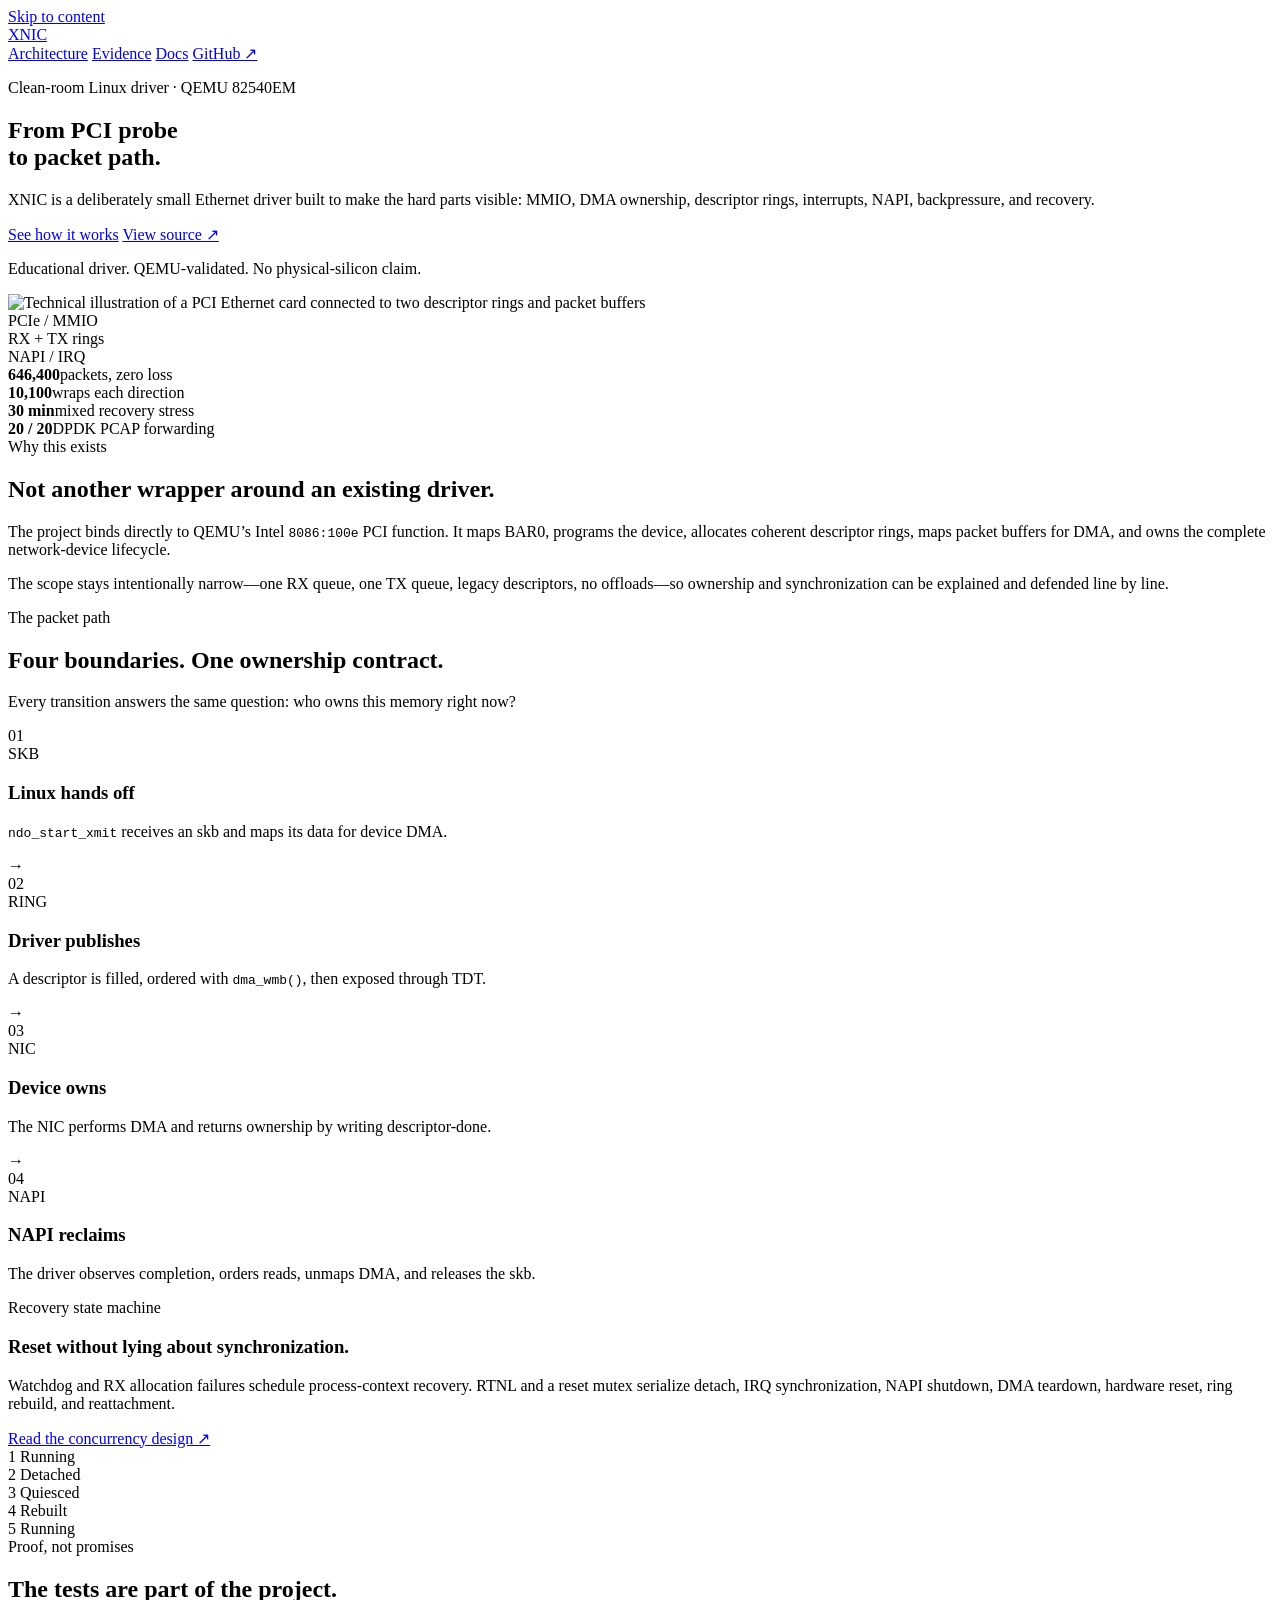
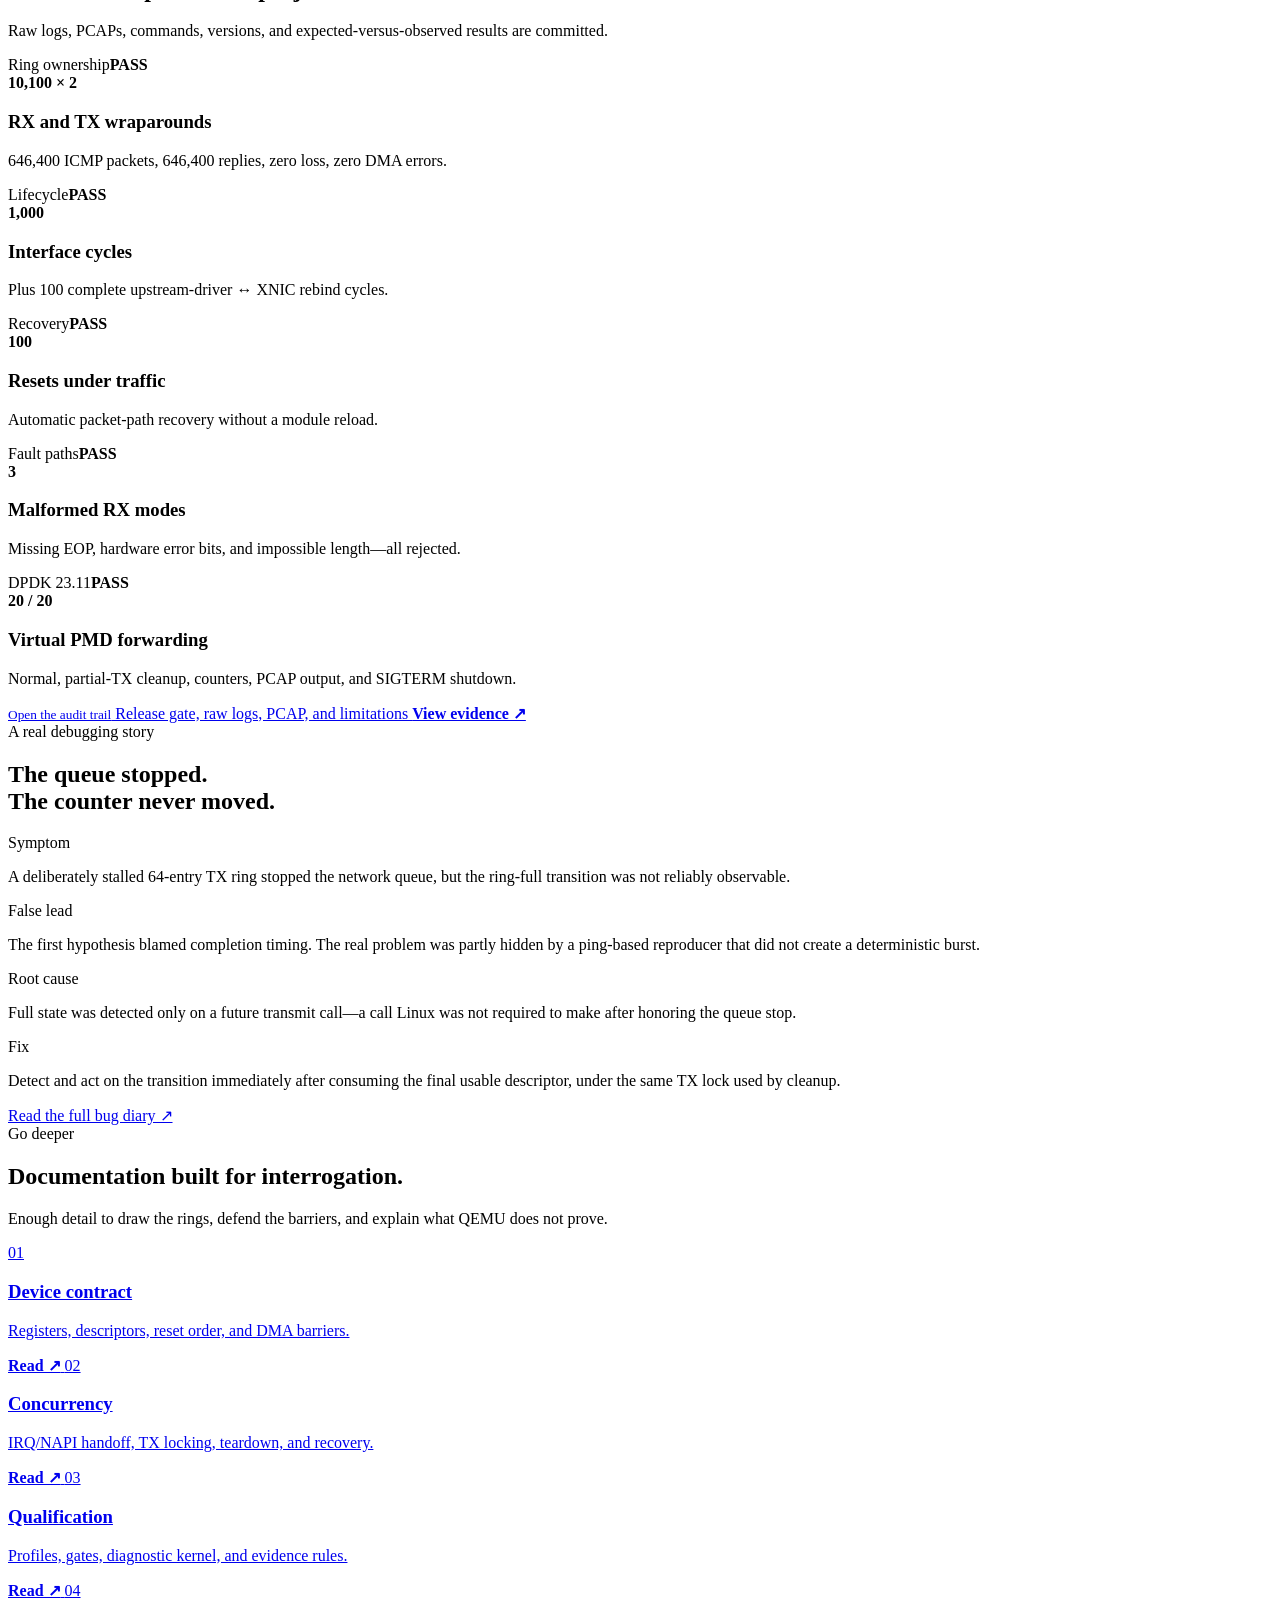
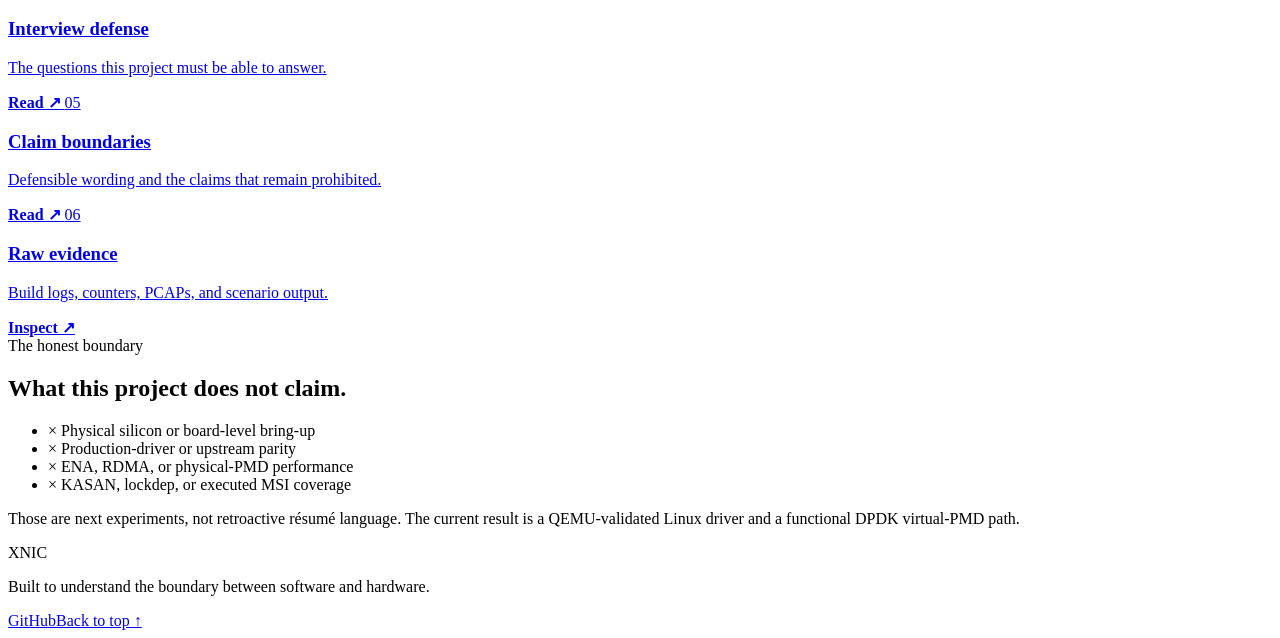
==== site/index.html @ 7ef60bbb "site: publish XNIC technical project walkthrough" ====
<!doctype html>
<html lang="en">
  <head>
    <meta charset="utf-8" />
    <meta name="viewport" content="width=device-width, initial-scale=1" />
    <meta name="theme-color" content="#0a0b0d" />
    <meta
      name="description"
      content="XNIC is a clean-room Linux PCI Ethernet driver and gated DPDK forwarding project, validated in QEMU with raw evidence."
    />
    <meta property="og:title" content="XNIC — from PCI probe to packet path" />
    <meta
      property="og:description"
      content="A clean-room Linux Ethernet driver with DMA rings, NAPI, recovery, fault injection, and evidence-backed DPDK validation."
    />
    <meta property="og:type" content="website" />
    <meta property="og:image" content="/assets/xnic-datapath.png" />
    <title>XNIC — Linux Ethernet Driver</title>
    <link rel="icon" href="/favicon.svg" type="image/svg+xml" />
    <link rel="stylesheet" href="/styles.css" />
    <script src="/script.js" defer></script>
  </head>
  <body>
    <a class="skip-link" href="#main">Skip to content</a>

    <header class="site-header">
      <a class="brand" href="#top" aria-label="XNIC home">
        <span class="brand-mark" aria-hidden="true"></span>
        <span>XNIC</span>
      </a>
      <nav aria-label="Primary navigation">
        <a href="#architecture">Architecture</a>
        <a href="#evidence">Evidence</a>
        <a href="#docs">Docs</a>
        <a class="nav-github" href="https://github.com/blackdragoon26/xnic-v1">GitHub ↗</a>
      </nav>
    </header>

    <main id="main">
      <section class="hero" id="top">
        <div class="hero-copy">
          <p class="eyebrow"><span></span> Clean-room Linux driver · QEMU 82540EM</p>
          <h1>From PCI probe<br />to packet path.</h1>
          <p class="hero-lede">
            XNIC is a deliberately small Ethernet driver built to make the hard parts visible:
            MMIO, DMA ownership, descriptor rings, interrupts, NAPI, backpressure, and recovery.
          </p>
          <div class="hero-actions">
            <a class="button button-primary" href="#architecture">See how it works</a>
            <a class="button button-secondary" href="https://github.com/blackdragoon26/xnic-v1">View source ↗</a>
          </div>
          <p class="hero-boundary">Educational driver. QEMU-validated. No physical-silicon claim.</p>
        </div>

        <div class="hero-visual">
          <img
            src="/assets/xnic-datapath.png"
            alt="Technical illustration of a PCI Ethernet card connected to two descriptor rings and packet buffers"
            width="1672"
            height="941"
          />
          <div class="visual-label label-pci">PCIe / MMIO</div>
          <div class="visual-label label-rings">RX + TX rings</div>
          <div class="visual-label label-cpu">NAPI / IRQ</div>
        </div>

        <div class="hero-metrics" aria-label="Headline qualification results">
          <div><strong>646,400</strong><span>packets, zero loss</span></div>
          <div><strong>10,100</strong><span>wraps each direction</span></div>
          <div><strong>30 min</strong><span>mixed recovery stress</span></div>
          <div><strong>20 / 20</strong><span>DPDK PCAP forwarding</span></div>
        </div>
      </section>

      <section class="section intro" aria-labelledby="why-title">
        <div class="section-kicker">Why this exists</div>
        <div class="intro-grid">
          <h2 id="why-title">Not another wrapper around an existing driver.</h2>
          <div class="prose">
            <p>
              The project binds directly to QEMU’s Intel <code>8086:100e</code> PCI function.
              It maps BAR0, programs the device, allocates coherent descriptor rings, maps packet
              buffers for DMA, and owns the complete network-device lifecycle.
            </p>
            <p>
              The scope stays intentionally narrow—one RX queue, one TX queue, legacy descriptors,
              no offloads—so ownership and synchronization can be explained and defended line by line.
            </p>
          </div>
        </div>
      </section>

      <section class="section architecture" id="architecture" aria-labelledby="architecture-title">
        <div class="section-heading">
          <div>
            <div class="section-kicker">The packet path</div>
            <h2 id="architecture-title">Four boundaries. One ownership contract.</h2>
          </div>
          <p>Every transition answers the same question: who owns this memory right now?</p>
        </div>

        <div class="flow" aria-label="Packet flow from Linux to hardware and back">
          <article class="flow-card">
            <span class="flow-index">01</span>
            <div class="flow-icon">SKB</div>
            <h3>Linux hands off</h3>
            <p><code>ndo_start_xmit</code> receives an skb and maps its data for device DMA.</p>
          </article>
          <div class="flow-arrow" aria-hidden="true">→</div>
          <article class="flow-card">
            <span class="flow-index">02</span>
            <div class="flow-icon">RING</div>
            <h3>Driver publishes</h3>
            <p>A descriptor is filled, ordered with <code>dma_wmb()</code>, then exposed through TDT.</p>
          </article>
          <div class="flow-arrow" aria-hidden="true">→</div>
          <article class="flow-card">
            <span class="flow-index">03</span>
            <div class="flow-icon">NIC</div>
            <h3>Device owns</h3>
            <p>The NIC performs DMA and returns ownership by writing descriptor-done.</p>
          </article>
          <div class="flow-arrow" aria-hidden="true">→</div>
          <article class="flow-card">
            <span class="flow-index">04</span>
            <div class="flow-icon">NAPI</div>
            <h3>NAPI reclaims</h3>
            <p>The driver observes completion, orders reads, unmaps DMA, and releases the skb.</p>
          </article>
        </div>

        <div class="state-panel">
          <div class="state-copy">
            <span class="mini-label">Recovery state machine</span>
            <h3>Reset without lying about synchronization.</h3>
            <p>
              Watchdog and RX allocation failures schedule process-context recovery. RTNL and a
              reset mutex serialize detach, IRQ synchronization, NAPI shutdown, DMA teardown,
              hardware reset, ring rebuild, and reattachment.
            </p>
            <a href="https://github.com/blackdragoon26/xnic-v1/blob/master/docs/concurrency.md">Read the concurrency design ↗</a>
          </div>
          <div class="state-machine" aria-label="Driver reset state machine">
            <div><span>1</span> Running</div>
            <i></i>
            <div><span>2</span> Detached</div>
            <i></i>
            <div><span>3</span> Quiesced</div>
            <i></i>
            <div><span>4</span> Rebuilt</div>
            <i></i>
            <div class="state-active"><span>5</span> Running</div>
          </div>
        </div>
      </section>

      <section class="section evidence" id="evidence" aria-labelledby="evidence-title">
        <div class="section-heading">
          <div>
            <div class="section-kicker">Proof, not promises</div>
            <h2 id="evidence-title">The tests are part of the project.</h2>
          </div>
          <p>Raw logs, PCAPs, commands, versions, and expected-versus-observed results are committed.</p>
        </div>

        <div class="evidence-grid">
          <article class="evidence-card evidence-card-wide">
            <div class="evidence-topline"><span>Ring ownership</span><b>PASS</b></div>
            <strong>10,100 × 2</strong>
            <h3>RX and TX wraparounds</h3>
            <p>646,400 ICMP packets, 646,400 replies, zero loss, zero DMA errors.</p>
            <div class="bar"><span style="--bar: 100%"></span></div>
          </article>
          <article class="evidence-card">
            <div class="evidence-topline"><span>Lifecycle</span><b>PASS</b></div>
            <strong>1,000</strong>
            <h3>Interface cycles</h3>
            <p>Plus 100 complete upstream-driver ↔ XNIC rebind cycles.</p>
          </article>
          <article class="evidence-card">
            <div class="evidence-topline"><span>Recovery</span><b>PASS</b></div>
            <strong>100</strong>
            <h3>Resets under traffic</h3>
            <p>Automatic packet-path recovery without a module reload.</p>
          </article>
          <article class="evidence-card">
            <div class="evidence-topline"><span>Fault paths</span><b>PASS</b></div>
            <strong>3</strong>
            <h3>Malformed RX modes</h3>
            <p>Missing EOP, hardware error bits, and impossible length—all rejected.</p>
          </article>
          <article class="evidence-card">
            <div class="evidence-topline"><span>DPDK 23.11</span><b>PASS</b></div>
            <strong>20 / 20</strong>
            <h3>Virtual PMD forwarding</h3>
            <p>Normal, partial-TX cleanup, counters, PCAP output, and SIGTERM shutdown.</p>
          </article>
        </div>

        <a class="evidence-link" href="https://github.com/blackdragoon26/xnic-v1/blob/master/evidence/release-gate.md">
          <span>
            <small>Open the audit trail</small>
            Release gate, raw logs, PCAP, and limitations
          </span>
          <b>View evidence ↗</b>
        </a>
      </section>

      <section class="section debugging" aria-labelledby="debug-title">
        <div class="debug-layout">
          <div>
            <div class="section-kicker">A real debugging story</div>
            <h2 id="debug-title">The queue stopped.<br />The counter never moved.</h2>
          </div>
          <div class="debug-story">
            <div class="story-step">
              <span>Symptom</span>
              <p>A deliberately stalled 64-entry TX ring stopped the network queue, but the ring-full transition was not reliably observable.</p>
            </div>
            <div class="story-step">
              <span>False lead</span>
              <p>The first hypothesis blamed completion timing. The real problem was partly hidden by a ping-based reproducer that did not create a deterministic burst.</p>
            </div>
            <div class="story-step">
              <span>Root cause</span>
              <p>Full state was detected only on a future transmit call—a call Linux was not required to make after honoring the queue stop.</p>
            </div>
            <div class="story-step story-step-final">
              <span>Fix</span>
              <p>Detect and act on the transition immediately after consuming the final usable descriptor, under the same TX lock used by cleanup.</p>
            </div>
            <a href="https://github.com/blackdragoon26/xnic-v1/blob/master/docs/bug-diary.md">Read the full bug diary ↗</a>
          </div>
        </div>
      </section>

      <section class="section docs" id="docs" aria-labelledby="docs-title">
        <div class="section-heading">
          <div>
            <div class="section-kicker">Go deeper</div>
            <h2 id="docs-title">Documentation built for interrogation.</h2>
          </div>
          <p>Enough detail to draw the rings, defend the barriers, and explain what QEMU does not prove.</p>
        </div>

        <div class="docs-grid">
          <a href="https://github.com/blackdragoon26/xnic-v1/blob/master/docs/e1000-contract.md">
            <span>01</span><h3>Device contract</h3><p>Registers, descriptors, reset order, and DMA barriers.</p><b>Read ↗</b>
          </a>
          <a href="https://github.com/blackdragoon26/xnic-v1/blob/master/docs/concurrency.md">
            <span>02</span><h3>Concurrency</h3><p>IRQ/NAPI handoff, TX locking, teardown, and recovery.</p><b>Read ↗</b>
          </a>
          <a href="https://github.com/blackdragoon26/xnic-v1/blob/master/docs/qualification.md">
            <span>03</span><h3>Qualification</h3><p>Profiles, gates, diagnostic kernel, and evidence rules.</p><b>Read ↗</b>
          </a>
          <a href="https://github.com/blackdragoon26/xnic-v1/blob/master/docs/interview-notes.md">
            <span>04</span><h3>Interview defense</h3><p>The questions this project must be able to answer.</p><b>Read ↗</b>
          </a>
          <a href="https://github.com/blackdragoon26/xnic-v1/blob/master/docs/resume-bullets.md">
            <span>05</span><h3>Claim boundaries</h3><p>Defensible wording and the claims that remain prohibited.</p><b>Read ↗</b>
          </a>
          <a href="https://github.com/blackdragoon26/xnic-v1/tree/master/evidence">
            <span>06</span><h3>Raw evidence</h3><p>Build logs, counters, PCAPs, and scenario output.</p><b>Inspect ↗</b>
          </a>
        </div>
      </section>

      <section class="section boundary" aria-labelledby="boundary-title">
        <div class="boundary-card">
          <div>
            <div class="section-kicker">The honest boundary</div>
            <h2 id="boundary-title">What this project does not claim.</h2>
          </div>
          <ul>
            <li><span>×</span> Physical silicon or board-level bring-up</li>
            <li><span>×</span> Production-driver or upstream parity</li>
            <li><span>×</span> ENA, RDMA, or physical-PMD performance</li>
            <li><span>×</span> KASAN, lockdep, or executed MSI coverage</li>
          </ul>
          <p>
            Those are next experiments, not retroactive résumé language. The current result is a
            QEMU-validated Linux driver and a functional DPDK virtual-PMD path.
          </p>
        </div>
      </section>
    </main>

    <footer>
      <div class="brand"><span class="brand-mark" aria-hidden="true"></span><span>XNIC</span></div>
      <p>Built to understand the boundary between software and hardware.</p>
      <div><a href="https://github.com/blackdragoon26/xnic-v1">GitHub</a><a href="#top">Back to top ↑</a></div>
    </footer>
  </body>
</html>
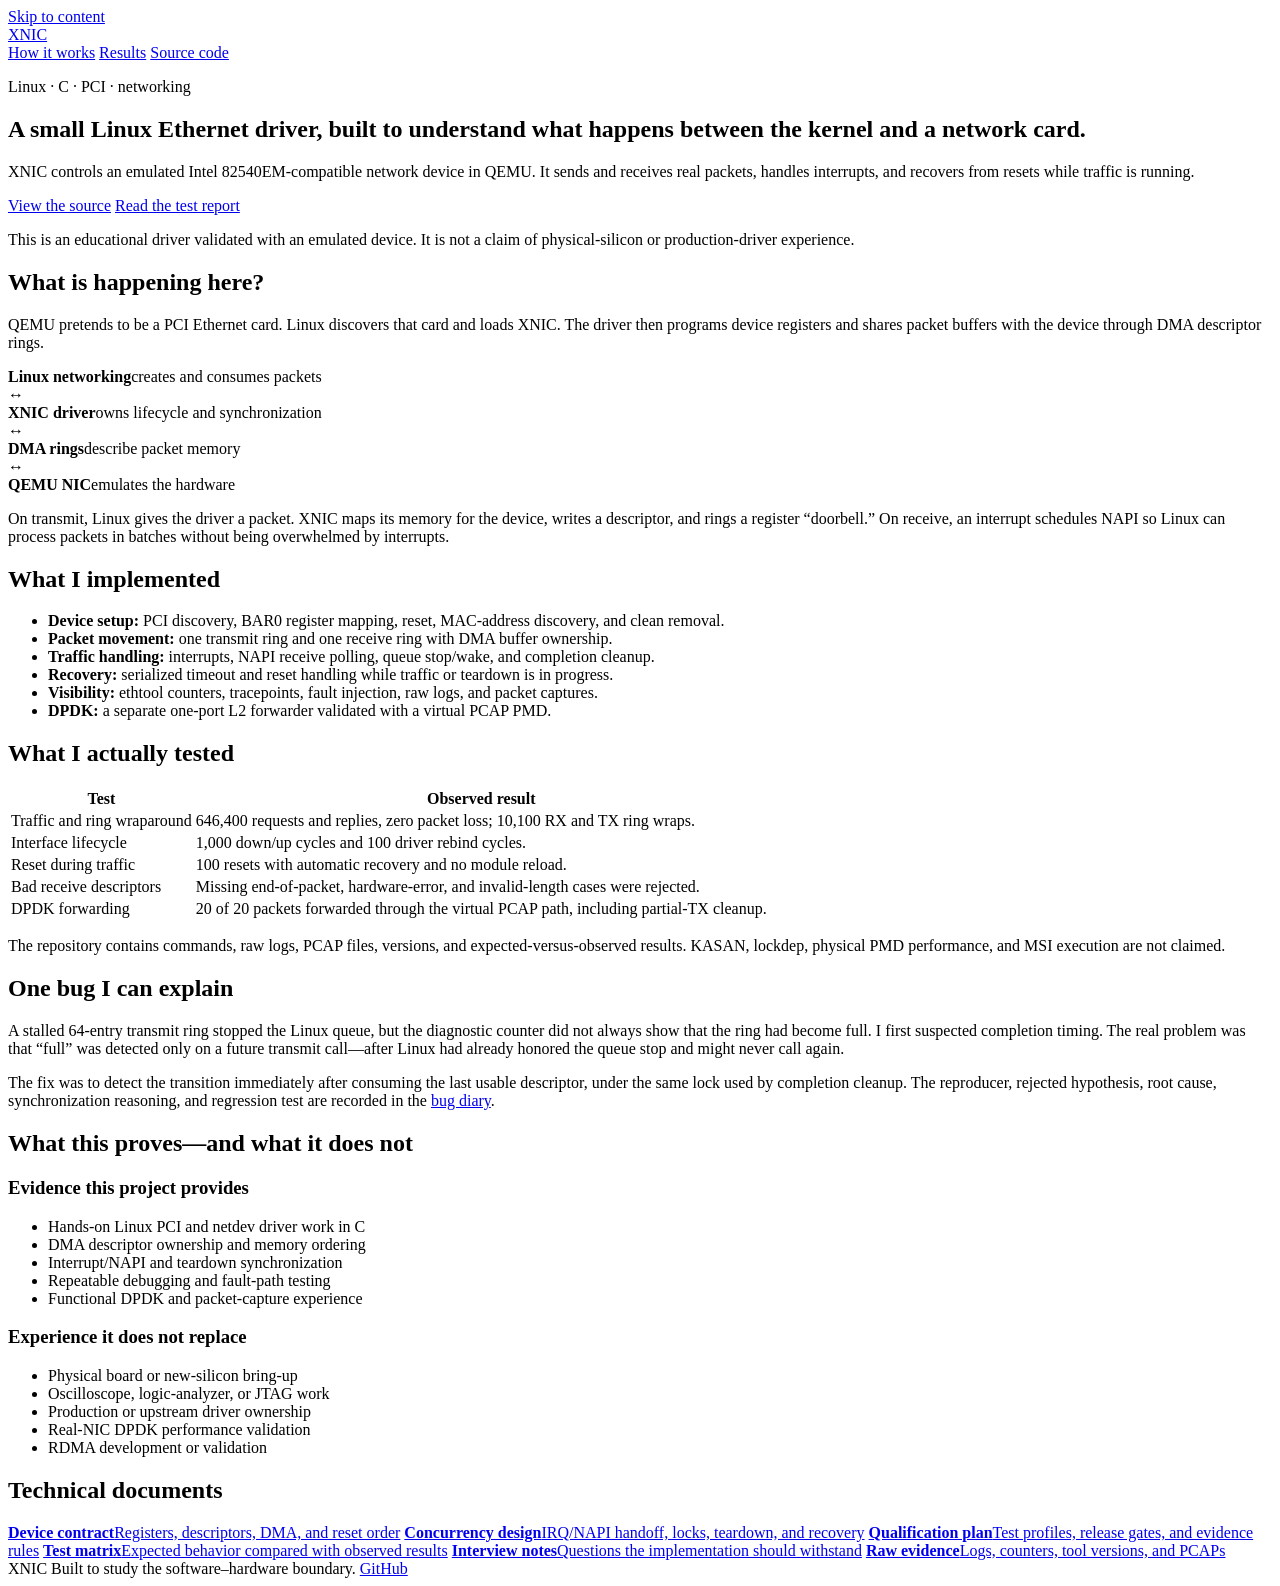
==== commit 04c7d743: "simplify site into honest driver walkthrough" ====
--- a/site/index.html
+++ b/site/index.html
@@ -3,292 +3,152 @@
   <head>
     <meta charset="utf-8" />
     <meta name="viewport" content="width=device-width, initial-scale=1" />
-    <meta name="theme-color" content="#0a0b0d" />
+    <meta name="theme-color" content="#faf9f6" />
     <meta
       name="description"
-      content="XNIC is a clean-room Linux PCI Ethernet driver and gated DPDK forwarding project, validated in QEMU with raw evidence."
+      content="XNIC is a small Linux Ethernet driver built in C to study PCI, DMA rings, interrupts, NAPI, and recovery."
     />
-    <meta property="og:title" content="XNIC — from PCI probe to packet path" />
+    <meta property="og:title" content="XNIC — a small Linux Ethernet driver" />
     <meta
       property="og:description"
-      content="A clean-room Linux Ethernet driver with DMA rings, NAPI, recovery, fault injection, and evidence-backed DPDK validation."
+      content="A plain-English walkthrough of a clean-room Linux driver for QEMU's Intel 82540EM-compatible network device."
     />
     <meta property="og:type" content="website" />
-    <meta property="og:image" content="/assets/xnic-datapath.png" />
     <title>XNIC — Linux Ethernet Driver</title>
     <link rel="icon" href="/favicon.svg" type="image/svg+xml" />
     <link rel="stylesheet" href="/styles.css" />
-    <script src="/script.js" defer></script>
   </head>
   <body>
     <a class="skip-link" href="#main">Skip to content</a>
 
-    <header class="site-header">
-      <a class="brand" href="#top" aria-label="XNIC home">
-        <span class="brand-mark" aria-hidden="true"></span>
-        <span>XNIC</span>
-      </a>
+    <header>
+      <a class="wordmark" href="#top">XNIC</a>
       <nav aria-label="Primary navigation">
-        <a href="#architecture">Architecture</a>
-        <a href="#evidence">Evidence</a>
-        <a href="#docs">Docs</a>
-        <a class="nav-github" href="https://github.com/blackdragoon26/xnic-v1">GitHub ↗</a>
+        <a href="#how">How it works</a>
+        <a href="#results">Results</a>
+        <a href="https://github.com/blackdragoon26/xnic-v1">Source code</a>
       </nav>
     </header>
 
     <main id="main">
-      <section class="hero" id="top">
-        <div class="hero-copy">
-          <p class="eyebrow"><span></span> Clean-room Linux driver · QEMU 82540EM</p>
-          <h1>From PCI probe<br />to packet path.</h1>
-          <p class="hero-lede">
-            XNIC is a deliberately small Ethernet driver built to make the hard parts visible:
-            MMIO, DMA ownership, descriptor rings, interrupts, NAPI, backpressure, and recovery.
-          </p>
-          <div class="hero-actions">
-            <a class="button button-primary" href="#architecture">See how it works</a>
-            <a class="button button-secondary" href="https://github.com/blackdragoon26/xnic-v1">View source ↗</a>
-          </div>
-          <p class="hero-boundary">Educational driver. QEMU-validated. No physical-silicon claim.</p>
+      <section class="intro" id="top">
+        <p class="label">Linux · C · PCI · networking</p>
+        <h1>A small Linux Ethernet driver, built to understand what happens between the kernel and a network card.</h1>
+        <p class="summary">
+          XNIC controls an emulated Intel 82540EM-compatible network device in QEMU. It sends and receives real packets, handles interrupts, and recovers from resets while traffic is running.
+        </p>
+        <div class="actions">
+          <a class="primary" href="https://github.com/blackdragoon26/xnic-v1">View the source</a>
+          <a href="https://github.com/blackdragoon26/xnic-v1/blob/master/evidence/release-gate.md">Read the test report</a>
+        </div>
+        <p class="note">This is an educational driver validated with an emulated device. It is not a claim of physical-silicon or production-driver experience.</p>
+      </section>
+
+      <section id="how">
+        <h2>What is happening here?</h2>
+        <p>
+          QEMU pretends to be a PCI Ethernet card. Linux discovers that card and loads XNIC. The driver then programs device registers and shares packet buffers with the device through DMA descriptor rings.
+        </p>
+
+        <div class="diagram" role="img" aria-label="Linux sends packets through XNIC descriptor rings to a QEMU network device, and received packets travel back in the opposite direction">
+          <div><strong>Linux networking</strong><span>creates and consumes packets</span></div>
+          <b aria-hidden="true">↔</b>
+          <div><strong>XNIC driver</strong><span>owns lifecycle and synchronization</span></div>
+          <b aria-hidden="true">↔</b>
+          <div><strong>DMA rings</strong><span>describe packet memory</span></div>
+          <b aria-hidden="true">↔</b>
+          <div><strong>QEMU NIC</strong><span>emulates the hardware</span></div>
         </div>
 
-        <div class="hero-visual">
-          <img
-            src="/assets/xnic-datapath.png"
-            alt="Technical illustration of a PCI Ethernet card connected to two descriptor rings and packet buffers"
-            width="1672"
-            height="941"
-          />
-          <div class="visual-label label-pci">PCIe / MMIO</div>
-          <div class="visual-label label-rings">RX + TX rings</div>
-          <div class="visual-label label-cpu">NAPI / IRQ</div>
-        </div>
-
-        <div class="hero-metrics" aria-label="Headline qualification results">
-          <div><strong>646,400</strong><span>packets, zero loss</span></div>
-          <div><strong>10,100</strong><span>wraps each direction</span></div>
-          <div><strong>30 min</strong><span>mixed recovery stress</span></div>
-          <div><strong>20 / 20</strong><span>DPDK PCAP forwarding</span></div>
-        </div>
+        <p>
+          On transmit, Linux gives the driver a packet. XNIC maps its memory for the device, writes a descriptor, and rings a register “doorbell.” On receive, an interrupt schedules NAPI so Linux can process packets in batches without being overwhelmed by interrupts.
+        </p>
       </section>
 
-      <section class="section intro" aria-labelledby="why-title">
-        <div class="section-kicker">Why this exists</div>
-        <div class="intro-grid">
-          <h2 id="why-title">Not another wrapper around an existing driver.</h2>
-          <div class="prose">
-            <p>
-              The project binds directly to QEMU’s Intel <code>8086:100e</code> PCI function.
-              It maps BAR0, programs the device, allocates coherent descriptor rings, maps packet
-              buffers for DMA, and owns the complete network-device lifecycle.
-            </p>
-            <p>
-              The scope stays intentionally narrow—one RX queue, one TX queue, legacy descriptors,
-              no offloads—so ownership and synchronization can be explained and defended line by line.
-            </p>
+      <section>
+        <h2>What I implemented</h2>
+        <ul class="checklist">
+          <li><strong>Device setup:</strong> PCI discovery, BAR0 register mapping, reset, MAC-address discovery, and clean removal.</li>
+          <li><strong>Packet movement:</strong> one transmit ring and one receive ring with DMA buffer ownership.</li>
+          <li><strong>Traffic handling:</strong> interrupts, NAPI receive polling, queue stop/wake, and completion cleanup.</li>
+          <li><strong>Recovery:</strong> serialized timeout and reset handling while traffic or teardown is in progress.</li>
+          <li><strong>Visibility:</strong> ethtool counters, tracepoints, fault injection, raw logs, and packet captures.</li>
+          <li><strong>DPDK:</strong> a separate one-port L2 forwarder validated with a virtual PCAP PMD.</li>
+        </ul>
+      </section>
+
+      <section id="results">
+        <h2>What I actually tested</h2>
+        <div class="table-wrap">
+          <table>
+            <thead>
+              <tr><th>Test</th><th>Observed result</th></tr>
+            </thead>
+            <tbody>
+              <tr><td>Traffic and ring wraparound</td><td>646,400 requests and replies, zero packet loss; 10,100 RX and TX ring wraps.</td></tr>
+              <tr><td>Interface lifecycle</td><td>1,000 down/up cycles and 100 driver rebind cycles.</td></tr>
+              <tr><td>Reset during traffic</td><td>100 resets with automatic recovery and no module reload.</td></tr>
+              <tr><td>Bad receive descriptors</td><td>Missing end-of-packet, hardware-error, and invalid-length cases were rejected.</td></tr>
+              <tr><td>DPDK forwarding</td><td>20 of 20 packets forwarded through the virtual PCAP path, including partial-TX cleanup.</td></tr>
+            </tbody>
+          </table>
+        </div>
+        <p class="note">The repository contains commands, raw logs, PCAP files, versions, and expected-versus-observed results. KASAN, lockdep, physical PMD performance, and MSI execution are not claimed.</p>
+      </section>
+
+      <section>
+        <h2>One bug I can explain</h2>
+        <p>
+          A stalled 64-entry transmit ring stopped the Linux queue, but the diagnostic counter did not always show that the ring had become full. I first suspected completion timing. The real problem was that “full” was detected only on a future transmit call—after Linux had already honored the queue stop and might never call again.
+        </p>
+        <p>
+          The fix was to detect the transition immediately after consuming the last usable descriptor, under the same lock used by completion cleanup. The reproducer, rejected hypothesis, root cause, synchronization reasoning, and regression test are recorded in the <a href="https://github.com/blackdragoon26/xnic-v1/blob/master/docs/bug-diary.md">bug diary</a>.
+        </p>
+      </section>
+
+      <section>
+        <h2>What this proves—and what it does not</h2>
+        <div class="boundaries">
+          <div>
+            <h3>Evidence this project provides</h3>
+            <ul>
+              <li>Hands-on Linux PCI and netdev driver work in C</li>
+              <li>DMA descriptor ownership and memory ordering</li>
+              <li>Interrupt/NAPI and teardown synchronization</li>
+              <li>Repeatable debugging and fault-path testing</li>
+              <li>Functional DPDK and packet-capture experience</li>
+            </ul>
+          </div>
+          <div>
+            <h3>Experience it does not replace</h3>
+            <ul>
+              <li>Physical board or new-silicon bring-up</li>
+              <li>Oscilloscope, logic-analyzer, or JTAG work</li>
+              <li>Production or upstream driver ownership</li>
+              <li>Real-NIC DPDK performance validation</li>
+              <li>RDMA development or validation</li>
+            </ul>
           </div>
         </div>
       </section>
 
-      <section class="section architecture" id="architecture" aria-labelledby="architecture-title">
-        <div class="section-heading">
-          <div>
-            <div class="section-kicker">The packet path</div>
-            <h2 id="architecture-title">Four boundaries. One ownership contract.</h2>
-          </div>
-          <p>Every transition answers the same question: who owns this memory right now?</p>
-        </div>
-
-        <div class="flow" aria-label="Packet flow from Linux to hardware and back">
-          <article class="flow-card">
-            <span class="flow-index">01</span>
-            <div class="flow-icon">SKB</div>
-            <h3>Linux hands off</h3>
-            <p><code>ndo_start_xmit</code> receives an skb and maps its data for device DMA.</p>
-          </article>
-          <div class="flow-arrow" aria-hidden="true">→</div>
-          <article class="flow-card">
-            <span class="flow-index">02</span>
-            <div class="flow-icon">RING</div>
-            <h3>Driver publishes</h3>
-            <p>A descriptor is filled, ordered with <code>dma_wmb()</code>, then exposed through TDT.</p>
-          </article>
-          <div class="flow-arrow" aria-hidden="true">→</div>
-          <article class="flow-card">
-            <span class="flow-index">03</span>
-            <div class="flow-icon">NIC</div>
-            <h3>Device owns</h3>
-            <p>The NIC performs DMA and returns ownership by writing descriptor-done.</p>
-          </article>
-          <div class="flow-arrow" aria-hidden="true">→</div>
-          <article class="flow-card">
-            <span class="flow-index">04</span>
-            <div class="flow-icon">NAPI</div>
-            <h3>NAPI reclaims</h3>
-            <p>The driver observes completion, orders reads, unmaps DMA, and releases the skb.</p>
-          </article>
-        </div>
-
-        <div class="state-panel">
-          <div class="state-copy">
-            <span class="mini-label">Recovery state machine</span>
-            <h3>Reset without lying about synchronization.</h3>
-            <p>
-              Watchdog and RX allocation failures schedule process-context recovery. RTNL and a
-              reset mutex serialize detach, IRQ synchronization, NAPI shutdown, DMA teardown,
-              hardware reset, ring rebuild, and reattachment.
-            </p>
-            <a href="https://github.com/blackdragoon26/xnic-v1/blob/master/docs/concurrency.md">Read the concurrency design ↗</a>
-          </div>
-          <div class="state-machine" aria-label="Driver reset state machine">
-            <div><span>1</span> Running</div>
-            <i></i>
-            <div><span>2</span> Detached</div>
-            <i></i>
-            <div><span>3</span> Quiesced</div>
-            <i></i>
-            <div><span>4</span> Rebuilt</div>
-            <i></i>
-            <div class="state-active"><span>5</span> Running</div>
-          </div>
-        </div>
-      </section>
-
-      <section class="section evidence" id="evidence" aria-labelledby="evidence-title">
-        <div class="section-heading">
-          <div>
-            <div class="section-kicker">Proof, not promises</div>
-            <h2 id="evidence-title">The tests are part of the project.</h2>
-          </div>
-          <p>Raw logs, PCAPs, commands, versions, and expected-versus-observed results are committed.</p>
-        </div>
-
-        <div class="evidence-grid">
-          <article class="evidence-card evidence-card-wide">
-            <div class="evidence-topline"><span>Ring ownership</span><b>PASS</b></div>
-            <strong>10,100 × 2</strong>
-            <h3>RX and TX wraparounds</h3>
-            <p>646,400 ICMP packets, 646,400 replies, zero loss, zero DMA errors.</p>
-            <div class="bar"><span style="--bar: 100%"></span></div>
-          </article>
-          <article class="evidence-card">
-            <div class="evidence-topline"><span>Lifecycle</span><b>PASS</b></div>
-            <strong>1,000</strong>
-            <h3>Interface cycles</h3>
-            <p>Plus 100 complete upstream-driver ↔ XNIC rebind cycles.</p>
-          </article>
-          <article class="evidence-card">
-            <div class="evidence-topline"><span>Recovery</span><b>PASS</b></div>
-            <strong>100</strong>
-            <h3>Resets under traffic</h3>
-            <p>Automatic packet-path recovery without a module reload.</p>
-          </article>
-          <article class="evidence-card">
-            <div class="evidence-topline"><span>Fault paths</span><b>PASS</b></div>
-            <strong>3</strong>
-            <h3>Malformed RX modes</h3>
-            <p>Missing EOP, hardware error bits, and impossible length—all rejected.</p>
-          </article>
-          <article class="evidence-card">
-            <div class="evidence-topline"><span>DPDK 23.11</span><b>PASS</b></div>
-            <strong>20 / 20</strong>
-            <h3>Virtual PMD forwarding</h3>
-            <p>Normal, partial-TX cleanup, counters, PCAP output, and SIGTERM shutdown.</p>
-          </article>
-        </div>
-
-        <a class="evidence-link" href="https://github.com/blackdragoon26/xnic-v1/blob/master/evidence/release-gate.md">
-          <span>
-            <small>Open the audit trail</small>
-            Release gate, raw logs, PCAP, and limitations
-          </span>
-          <b>View evidence ↗</b>
-        </a>
-      </section>
-
-      <section class="section debugging" aria-labelledby="debug-title">
-        <div class="debug-layout">
-          <div>
-            <div class="section-kicker">A real debugging story</div>
-            <h2 id="debug-title">The queue stopped.<br />The counter never moved.</h2>
-          </div>
-          <div class="debug-story">
-            <div class="story-step">
-              <span>Symptom</span>
-              <p>A deliberately stalled 64-entry TX ring stopped the network queue, but the ring-full transition was not reliably observable.</p>
-            </div>
-            <div class="story-step">
-              <span>False lead</span>
-              <p>The first hypothesis blamed completion timing. The real problem was partly hidden by a ping-based reproducer that did not create a deterministic burst.</p>
-            </div>
-            <div class="story-step">
-              <span>Root cause</span>
-              <p>Full state was detected only on a future transmit call—a call Linux was not required to make after honoring the queue stop.</p>
-            </div>
-            <div class="story-step story-step-final">
-              <span>Fix</span>
-              <p>Detect and act on the transition immediately after consuming the final usable descriptor, under the same TX lock used by cleanup.</p>
-            </div>
-            <a href="https://github.com/blackdragoon26/xnic-v1/blob/master/docs/bug-diary.md">Read the full bug diary ↗</a>
-          </div>
-        </div>
-      </section>
-
-      <section class="section docs" id="docs" aria-labelledby="docs-title">
-        <div class="section-heading">
-          <div>
-            <div class="section-kicker">Go deeper</div>
-            <h2 id="docs-title">Documentation built for interrogation.</h2>
-          </div>
-          <p>Enough detail to draw the rings, defend the barriers, and explain what QEMU does not prove.</p>
-        </div>
-
-        <div class="docs-grid">
-          <a href="https://github.com/blackdragoon26/xnic-v1/blob/master/docs/e1000-contract.md">
-            <span>01</span><h3>Device contract</h3><p>Registers, descriptors, reset order, and DMA barriers.</p><b>Read ↗</b>
-          </a>
-          <a href="https://github.com/blackdragoon26/xnic-v1/blob/master/docs/concurrency.md">
-            <span>02</span><h3>Concurrency</h3><p>IRQ/NAPI handoff, TX locking, teardown, and recovery.</p><b>Read ↗</b>
-          </a>
-          <a href="https://github.com/blackdragoon26/xnic-v1/blob/master/docs/qualification.md">
-            <span>03</span><h3>Qualification</h3><p>Profiles, gates, diagnostic kernel, and evidence rules.</p><b>Read ↗</b>
-          </a>
-          <a href="https://github.com/blackdragoon26/xnic-v1/blob/master/docs/interview-notes.md">
-            <span>04</span><h3>Interview defense</h3><p>The questions this project must be able to answer.</p><b>Read ↗</b>
-          </a>
-          <a href="https://github.com/blackdragoon26/xnic-v1/blob/master/docs/resume-bullets.md">
-            <span>05</span><h3>Claim boundaries</h3><p>Defensible wording and the claims that remain prohibited.</p><b>Read ↗</b>
-          </a>
-          <a href="https://github.com/blackdragoon26/xnic-v1/tree/master/evidence">
-            <span>06</span><h3>Raw evidence</h3><p>Build logs, counters, PCAPs, and scenario output.</p><b>Inspect ↗</b>
-          </a>
-        </div>
-      </section>
-
-      <section class="section boundary" aria-labelledby="boundary-title">
-        <div class="boundary-card">
-          <div>
-            <div class="section-kicker">The honest boundary</div>
-            <h2 id="boundary-title">What this project does not claim.</h2>
-          </div>
-          <ul>
-            <li><span>×</span> Physical silicon or board-level bring-up</li>
-            <li><span>×</span> Production-driver or upstream parity</li>
-            <li><span>×</span> ENA, RDMA, or physical-PMD performance</li>
-            <li><span>×</span> KASAN, lockdep, or executed MSI coverage</li>
-          </ul>
-          <p>
-            Those are next experiments, not retroactive résumé language. The current result is a
-            QEMU-validated Linux driver and a functional DPDK virtual-PMD path.
-          </p>
+      <section>
+        <h2>Technical documents</h2>
+        <div class="documents">
+          <a href="https://github.com/blackdragoon26/xnic-v1/blob/master/docs/e1000-contract.md"><strong>Device contract</strong><span>Registers, descriptors, DMA, and reset order</span></a>
+          <a href="https://github.com/blackdragoon26/xnic-v1/blob/master/docs/concurrency.md"><strong>Concurrency design</strong><span>IRQ/NAPI handoff, locks, teardown, and recovery</span></a>
+          <a href="https://github.com/blackdragoon26/xnic-v1/blob/master/docs/qualification.md"><strong>Qualification plan</strong><span>Test profiles, release gates, and evidence rules</span></a>
+          <a href="https://github.com/blackdragoon26/xnic-v1/blob/master/evidence/expected-observed.md"><strong>Test matrix</strong><span>Expected behavior compared with observed results</span></a>
+          <a href="https://github.com/blackdragoon26/xnic-v1/blob/master/docs/interview-notes.md"><strong>Interview notes</strong><span>Questions the implementation should withstand</span></a>
+          <a href="https://github.com/blackdragoon26/xnic-v1/tree/master/evidence"><strong>Raw evidence</strong><span>Logs, counters, tool versions, and PCAPs</span></a>
         </div>
       </section>
     </main>
 
     <footer>
-      <div class="brand"><span class="brand-mark" aria-hidden="true"></span><span>XNIC</span></div>
-      <p>Built to understand the boundary between software and hardware.</p>
-      <div><a href="https://github.com/blackdragoon26/xnic-v1">GitHub</a><a href="#top">Back to top ↑</a></div>
+      <span>XNIC</span>
+      <span>Built to study the software–hardware boundary.</span>
+      <a href="https://github.com/blackdragoon26/xnic-v1">GitHub</a>
     </footer>
   </body>
 </html>
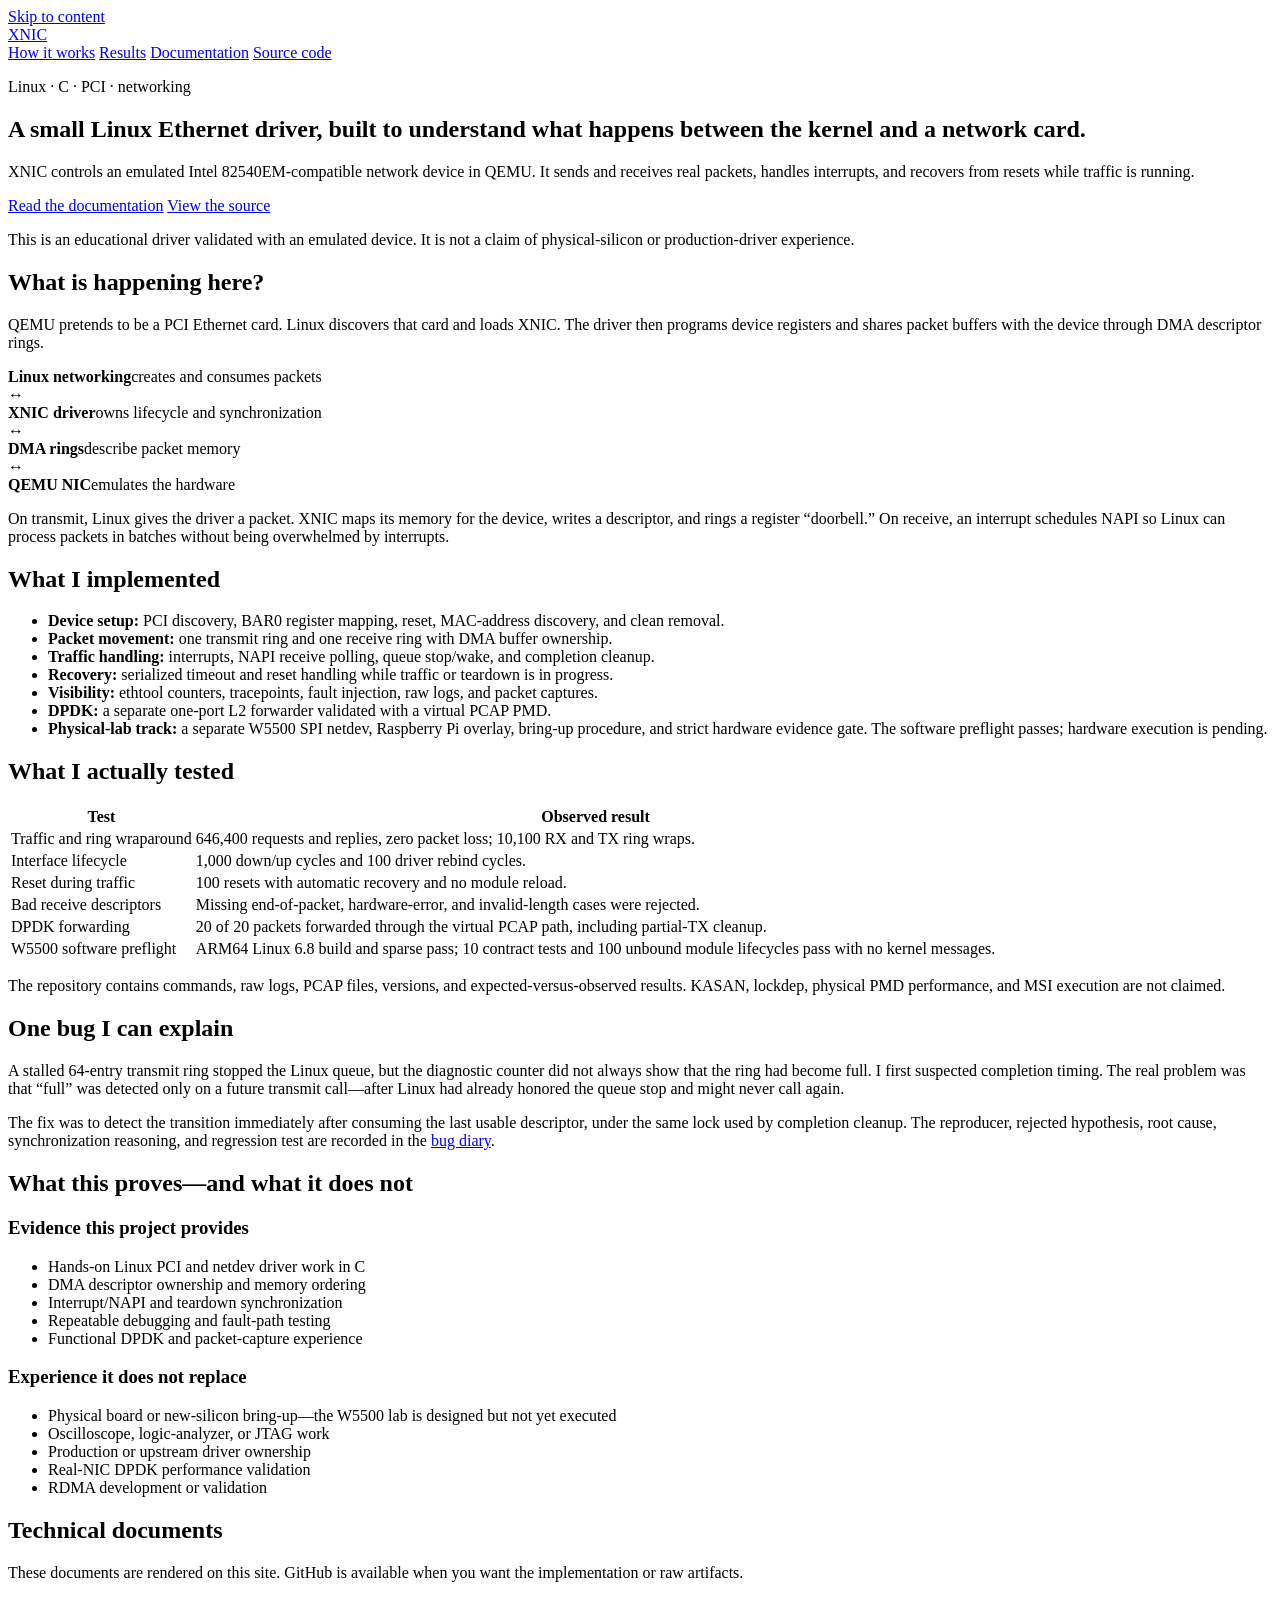
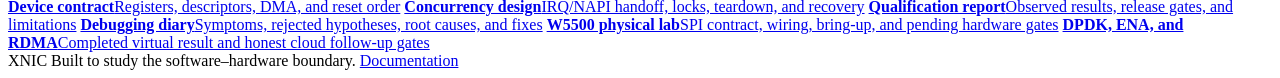
==== commit 5af10975: "render project documentation inside the website" ====
--- a/site/index.html
+++ b/site/index.html
@@ -14,6 +14,9 @@
       content="A plain-English walkthrough of a clean-room Linux driver for QEMU's Intel 82540EM-compatible network device."
     />
     <meta property="og:type" content="website" />
+    <meta property="og:image" content="https://xnic-v1.vercel.app/og.png" />
+    <meta name="twitter:card" content="summary_large_image" />
+    <meta name="twitter:image" content="https://xnic-v1.vercel.app/og.png" />
     <title>XNIC — Linux Ethernet Driver</title>
     <link rel="icon" href="/favicon.svg" type="image/svg+xml" />
     <link rel="stylesheet" href="/styles.css" />
@@ -26,6 +29,7 @@
       <nav aria-label="Primary navigation">
         <a href="#how">How it works</a>
         <a href="#results">Results</a>
+        <a href="/docs/">Documentation</a>
         <a href="https://github.com/blackdragoon26/xnic-v1">Source code</a>
       </nav>
     </header>
@@ -38,8 +42,8 @@
           XNIC controls an emulated Intel 82540EM-compatible network device in QEMU. It sends and receives real packets, handles interrupts, and recovers from resets while traffic is running.
         </p>
         <div class="actions">
-          <a class="primary" href="https://github.com/blackdragoon26/xnic-v1">View the source</a>
-          <a href="https://github.com/blackdragoon26/xnic-v1/blob/master/evidence/release-gate.md">Read the test report</a>
+          <a class="primary" href="/docs/">Read the documentation</a>
+          <a href="https://github.com/blackdragoon26/xnic-v1">View the source</a>
         </div>
         <p class="note">This is an educational driver validated with an emulated device. It is not a claim of physical-silicon or production-driver experience.</p>
       </section>
@@ -74,6 +78,7 @@
           <li><strong>Recovery:</strong> serialized timeout and reset handling while traffic or teardown is in progress.</li>
           <li><strong>Visibility:</strong> ethtool counters, tracepoints, fault injection, raw logs, and packet captures.</li>
           <li><strong>DPDK:</strong> a separate one-port L2 forwarder validated with a virtual PCAP PMD.</li>
+          <li><strong>Physical-lab track:</strong> a separate W5500 SPI netdev, Raspberry Pi overlay, bring-up procedure, and strict hardware evidence gate. The software preflight passes; hardware execution is pending.</li>
         </ul>
       </section>
 
@@ -90,6 +95,7 @@
               <tr><td>Reset during traffic</td><td>100 resets with automatic recovery and no module reload.</td></tr>
               <tr><td>Bad receive descriptors</td><td>Missing end-of-packet, hardware-error, and invalid-length cases were rejected.</td></tr>
               <tr><td>DPDK forwarding</td><td>20 of 20 packets forwarded through the virtual PCAP path, including partial-TX cleanup.</td></tr>
+              <tr><td>W5500 software preflight</td><td>ARM64 Linux 6.8 build and sparse pass; 10 contract tests and 100 unbound module lifecycles pass with no kernel messages.</td></tr>
             </tbody>
           </table>
         </div>
@@ -102,7 +108,7 @@
           A stalled 64-entry transmit ring stopped the Linux queue, but the diagnostic counter did not always show that the ring had become full. I first suspected completion timing. The real problem was that “full” was detected only on a future transmit call—after Linux had already honored the queue stop and might never call again.
         </p>
         <p>
-          The fix was to detect the transition immediately after consuming the last usable descriptor, under the same lock used by completion cleanup. The reproducer, rejected hypothesis, root cause, synchronization reasoning, and regression test are recorded in the <a href="https://github.com/blackdragoon26/xnic-v1/blob/master/docs/bug-diary.md">bug diary</a>.
+          The fix was to detect the transition immediately after consuming the last usable descriptor, under the same lock used by completion cleanup. The reproducer, rejected hypothesis, root cause, synchronization reasoning, and regression test are recorded in the <a href="/docs/#debugging">bug diary</a>.
         </p>
       </section>
 
@@ -122,7 +128,7 @@
           <div>
             <h3>Experience it does not replace</h3>
             <ul>
-              <li>Physical board or new-silicon bring-up</li>
+              <li>Physical board or new-silicon bring-up—the W5500 lab is designed but not yet executed</li>
               <li>Oscilloscope, logic-analyzer, or JTAG work</li>
               <li>Production or upstream driver ownership</li>
               <li>Real-NIC DPDK performance validation</li>
@@ -134,13 +140,14 @@
 
       <section>
         <h2>Technical documents</h2>
+        <p>These documents are rendered on this site. GitHub is available when you want the implementation or raw artifacts.</p>
         <div class="documents">
-          <a href="https://github.com/blackdragoon26/xnic-v1/blob/master/docs/e1000-contract.md"><strong>Device contract</strong><span>Registers, descriptors, DMA, and reset order</span></a>
-          <a href="https://github.com/blackdragoon26/xnic-v1/blob/master/docs/concurrency.md"><strong>Concurrency design</strong><span>IRQ/NAPI handoff, locks, teardown, and recovery</span></a>
-          <a href="https://github.com/blackdragoon26/xnic-v1/blob/master/docs/qualification.md"><strong>Qualification plan</strong><span>Test profiles, release gates, and evidence rules</span></a>
-          <a href="https://github.com/blackdragoon26/xnic-v1/blob/master/evidence/expected-observed.md"><strong>Test matrix</strong><span>Expected behavior compared with observed results</span></a>
-          <a href="https://github.com/blackdragoon26/xnic-v1/blob/master/docs/interview-notes.md"><strong>Interview notes</strong><span>Questions the implementation should withstand</span></a>
-          <a href="https://github.com/blackdragoon26/xnic-v1/tree/master/evidence"><strong>Raw evidence</strong><span>Logs, counters, tool versions, and PCAPs</span></a>
+          <a href="/docs/#device-contract"><strong>Device contract</strong><span>Registers, descriptors, DMA, and reset order</span></a>
+          <a href="/docs/#concurrency"><strong>Concurrency design</strong><span>IRQ/NAPI handoff, locks, teardown, and recovery</span></a>
+          <a href="/docs/#qualification"><strong>Qualification report</strong><span>Observed results, release gates, and limitations</span></a>
+          <a href="/docs/#debugging"><strong>Debugging diary</strong><span>Symptoms, rejected hypotheses, root causes, and fixes</span></a>
+          <a href="/docs/#w5500"><strong>W5500 physical lab</strong><span>SPI contract, wiring, bring-up, and pending hardware gates</span></a>
+          <a href="/docs/#dpdk-cloud"><strong>DPDK, ENA, and RDMA</strong><span>Completed virtual result and honest cloud follow-up gates</span></a>
         </div>
       </section>
     </main>
@@ -148,7 +155,7 @@
     <footer>
       <span>XNIC</span>
       <span>Built to study the software–hardware boundary.</span>
-      <a href="https://github.com/blackdragoon26/xnic-v1">GitHub</a>
+      <a href="/docs/">Documentation</a>
     </footer>
   </body>
 </html>
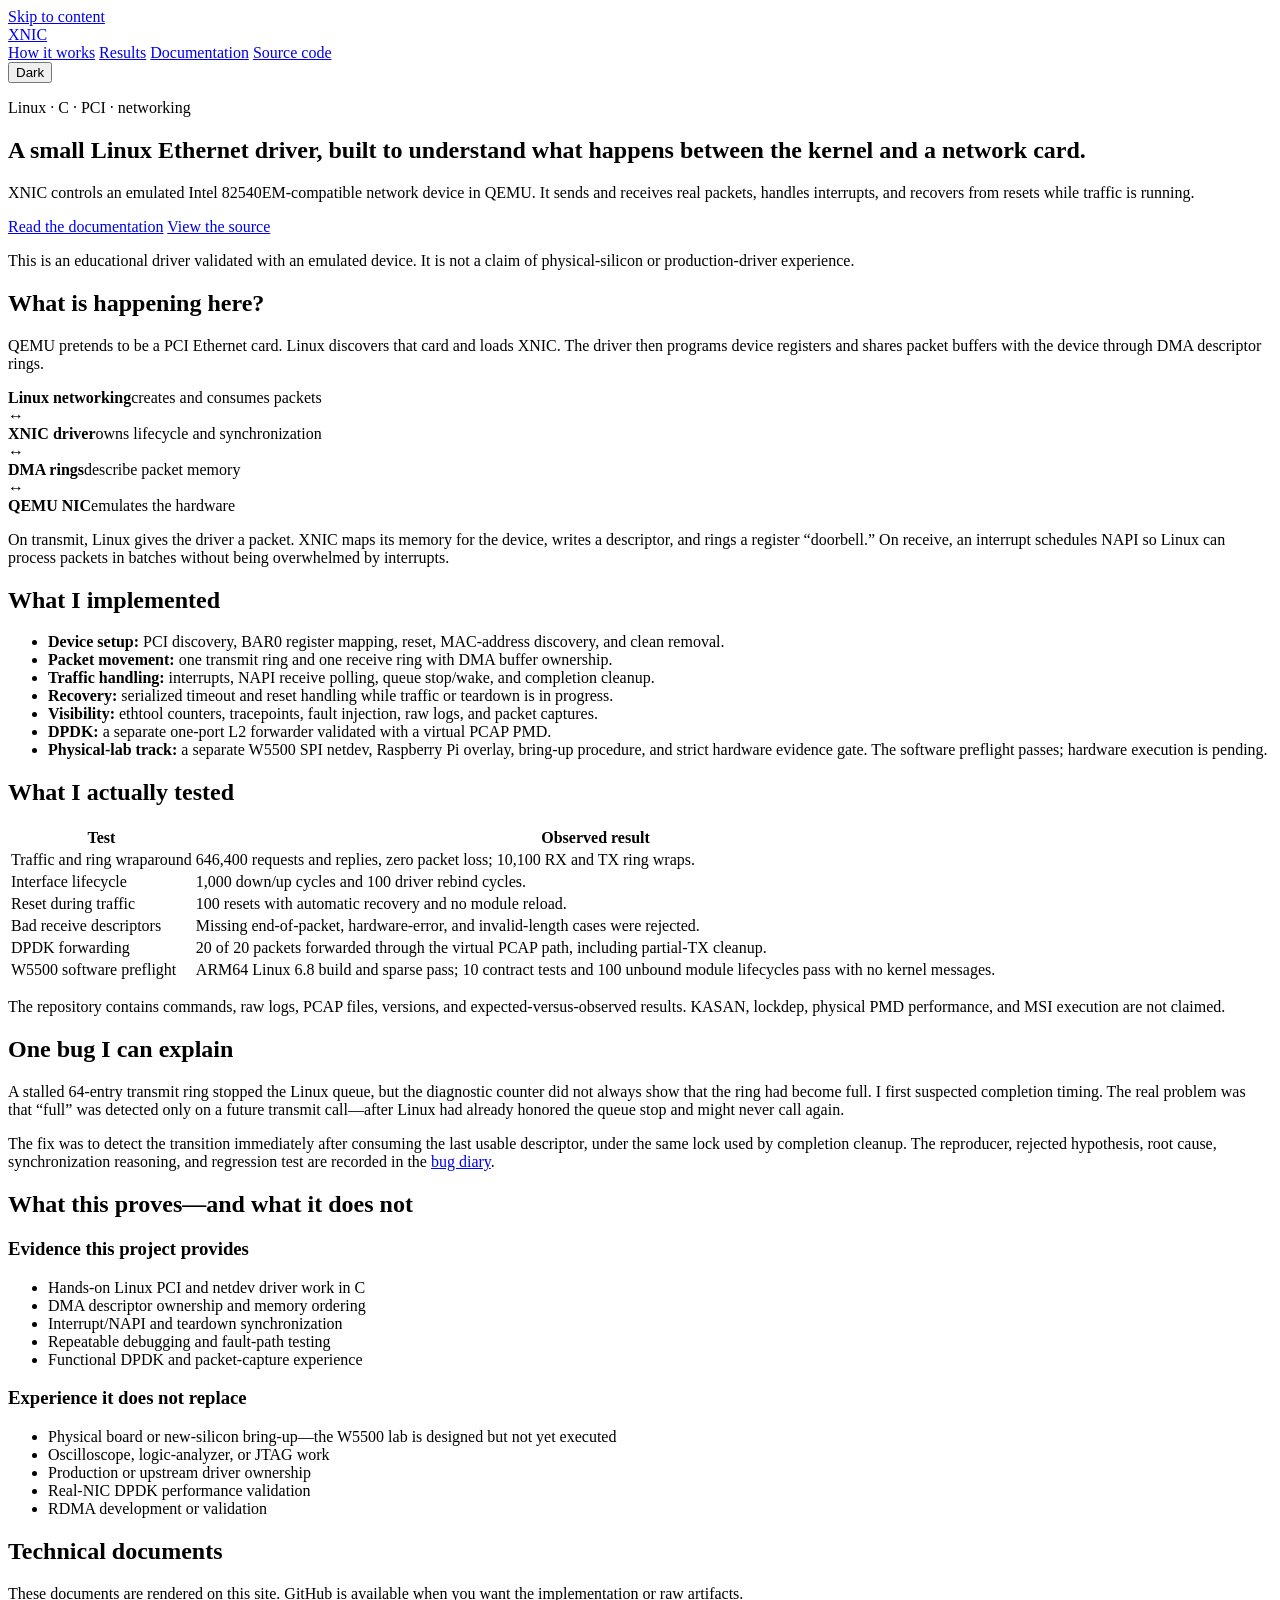
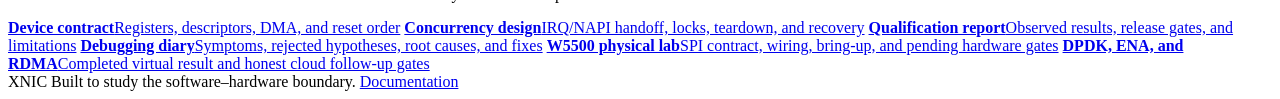
==== commit cc5149b1: "add persistent dark mode and clean project entrypoint" ====
--- a/site/index.html
+++ b/site/index.html
@@ -19,6 +19,7 @@
     <meta name="twitter:image" content="https://xnic-v1.vercel.app/og.png" />
     <title>XNIC — Linux Ethernet Driver</title>
     <link rel="icon" href="/favicon.svg" type="image/svg+xml" />
+    <script src="/theme.js"></script>
     <link rel="stylesheet" href="/styles.css" />
   </head>
   <body>
@@ -26,12 +27,18 @@
 
     <header>
       <a class="wordmark" href="#top">XNIC</a>
-      <nav aria-label="Primary navigation">
-        <a href="#how">How it works</a>
-        <a href="#results">Results</a>
-        <a href="/docs/">Documentation</a>
-        <a href="https://github.com/blackdragoon26/xnic-v1">Source code</a>
-      </nav>
+      <div class="header-controls">
+        <nav aria-label="Primary navigation">
+          <a href="#how">How it works</a>
+          <a href="#results">Results</a>
+          <a href="/docs/">Documentation</a>
+          <a href="https://github.com/blackdragoon26/xnic-v1">Source code</a>
+        </nav>
+        <button class="theme-toggle" type="button" data-theme-toggle aria-label="Use dark theme" aria-pressed="false">
+          <span class="theme-toggle-track" aria-hidden="true"><span></span></span>
+          <span data-theme-label>Dark</span>
+        </button>
+      </div>
     </header>
 
     <main id="main">
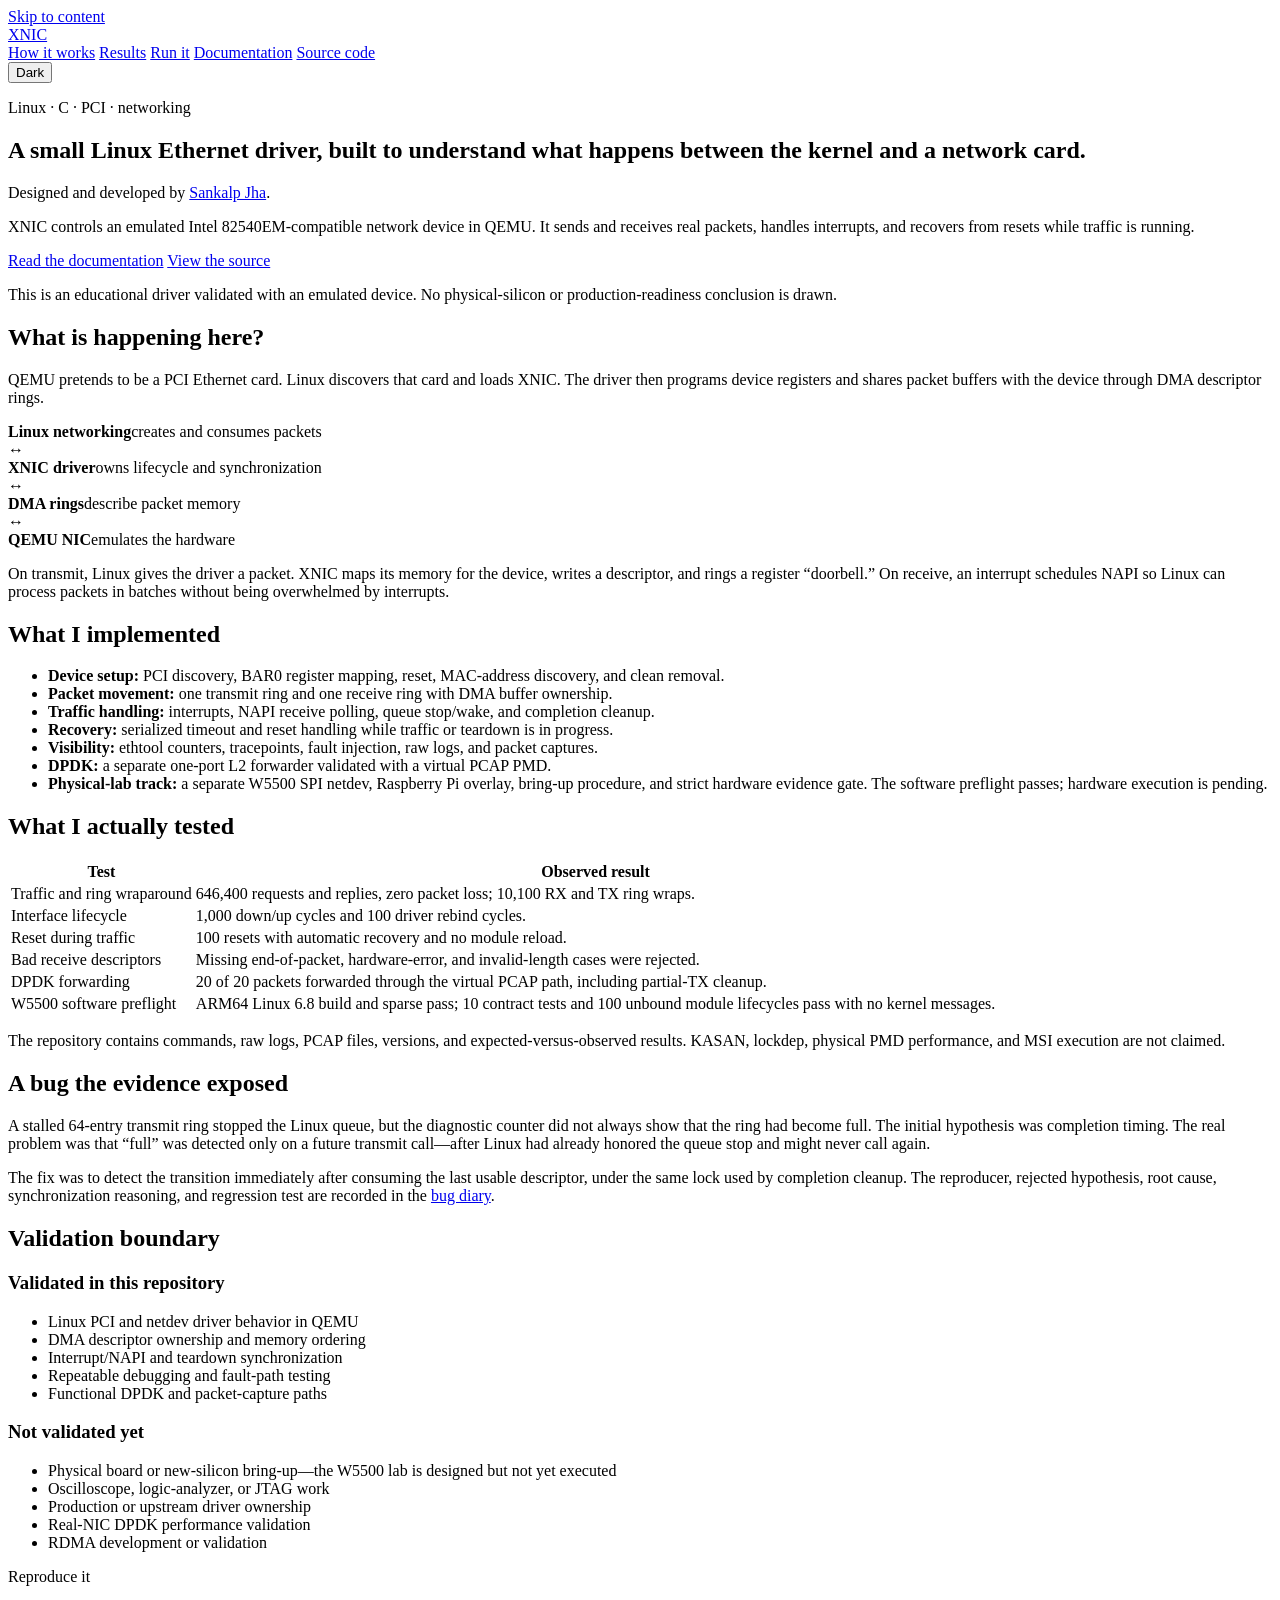
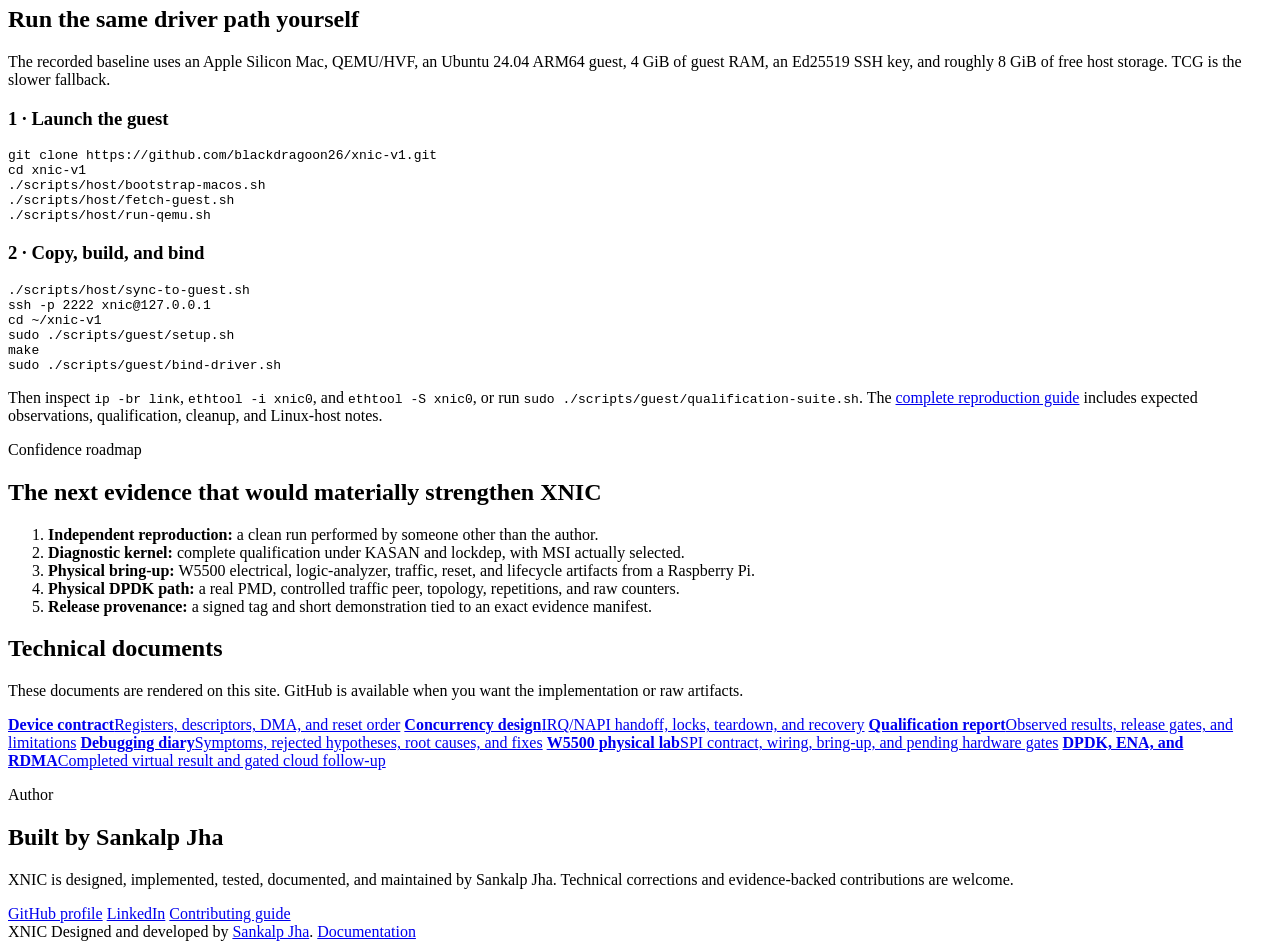
==== commit b833e2e8: "docs: make XNIC public surface evidence-first Put authorship, exact reproduction, license and contri" ====
--- a/site/index.html
+++ b/site/index.html
@@ -4,6 +4,7 @@
     <meta charset="utf-8" />
     <meta name="viewport" content="width=device-width, initial-scale=1" />
     <meta name="theme-color" content="#faf9f6" />
+    <meta name="author" content="Sankalp Jha" />
     <meta
       name="description"
       content="XNIC is a small Linux Ethernet driver built in C to study PCI, DMA rings, interrupts, NAPI, and recovery."
@@ -19,6 +20,21 @@
     <meta name="twitter:image" content="https://xnic-v1.vercel.app/og.png" />
     <title>XNIC — Linux Ethernet Driver</title>
     <link rel="icon" href="/favicon.svg" type="image/svg+xml" />
+    <script type="application/ld+json">
+      {
+        "@context": "https://schema.org",
+        "@type": "SoftwareSourceCode",
+        "name": "XNIC",
+        "codeRepository": "https://github.com/blackdragoon26/xnic-v1",
+        "programmingLanguage": ["C", "Shell", "Python"],
+        "runtimePlatform": "Linux",
+        "author": {
+          "@type": "Person",
+          "name": "Sankalp Jha",
+          "url": "https://github.com/blackdragoon26"
+        }
+      }
+    </script>
     <script src="/theme.js"></script>
     <link rel="stylesheet" href="/styles.css" />
   </head>
@@ -31,6 +47,7 @@
         <nav aria-label="Primary navigation">
           <a href="#how">How it works</a>
           <a href="#results">Results</a>
+          <a href="#run">Run it</a>
           <a href="/docs/">Documentation</a>
           <a href="https://github.com/blackdragoon26/xnic-v1">Source code</a>
         </nav>
@@ -45,6 +62,7 @@
       <section class="intro" id="top">
         <p class="label">Linux · C · PCI · networking</p>
         <h1>A small Linux Ethernet driver, built to understand what happens between the kernel and a network card.</h1>
+        <p class="byline">Designed and developed by <a href="https://github.com/blackdragoon26">Sankalp Jha</a>.</p>
         <p class="summary">
           XNIC controls an emulated Intel 82540EM-compatible network device in QEMU. It sends and receives real packets, handles interrupts, and recovers from resets while traffic is running.
         </p>
@@ -52,7 +70,7 @@
           <a class="primary" href="/docs/">Read the documentation</a>
           <a href="https://github.com/blackdragoon26/xnic-v1">View the source</a>
         </div>
-        <p class="note">This is an educational driver validated with an emulated device. It is not a claim of physical-silicon or production-driver experience.</p>
+        <p class="note">This is an educational driver validated with an emulated device. No physical-silicon or production-readiness conclusion is drawn.</p>
       </section>
 
       <section id="how">
@@ -110,9 +128,9 @@
       </section>
 
       <section>
-        <h2>One bug I can explain</h2>
-        <p>
-          A stalled 64-entry transmit ring stopped the Linux queue, but the diagnostic counter did not always show that the ring had become full. I first suspected completion timing. The real problem was that “full” was detected only on a future transmit call—after Linux had already honored the queue stop and might never call again.
+        <h2>A bug the evidence exposed</h2>
+        <p>
+          A stalled 64-entry transmit ring stopped the Linux queue, but the diagnostic counter did not always show that the ring had become full. The initial hypothesis was completion timing. The real problem was that “full” was detected only on a future transmit call—after Linux had already honored the queue stop and might never call again.
         </p>
         <p>
           The fix was to detect the transition immediately after consuming the last usable descriptor, under the same lock used by completion cleanup. The reproducer, rejected hypothesis, root cause, synchronization reasoning, and regression test are recorded in the <a href="/docs/#debugging">bug diary</a>.
@@ -120,20 +138,20 @@
       </section>
 
       <section>
-        <h2>What this proves—and what it does not</h2>
+        <h2>Validation boundary</h2>
         <div class="boundaries">
           <div>
-            <h3>Evidence this project provides</h3>
+            <h3>Validated in this repository</h3>
             <ul>
-              <li>Hands-on Linux PCI and netdev driver work in C</li>
+              <li>Linux PCI and netdev driver behavior in QEMU</li>
               <li>DMA descriptor ownership and memory ordering</li>
               <li>Interrupt/NAPI and teardown synchronization</li>
               <li>Repeatable debugging and fault-path testing</li>
-              <li>Functional DPDK and packet-capture experience</li>
+              <li>Functional DPDK and packet-capture paths</li>
             </ul>
           </div>
           <div>
-            <h3>Experience it does not replace</h3>
+            <h3>Not validated yet</h3>
             <ul>
               <li>Physical board or new-silicon bring-up—the W5500 lab is designed but not yet executed</li>
               <li>Oscilloscope, logic-analyzer, or JTAG work</li>
@@ -143,6 +161,48 @@
             </ul>
           </div>
         </div>
+      </section>
+
+      <section id="run">
+        <p class="label">Reproduce it</p>
+        <h2>Run the same driver path yourself</h2>
+        <p>
+          The recorded baseline uses an Apple Silicon Mac, QEMU/HVF, an Ubuntu 24.04 ARM64 guest, 4 GiB of guest RAM, an Ed25519 SSH key, and roughly 8 GiB of free host storage. TCG is the slower fallback.
+        </p>
+        <div class="run-grid">
+          <div>
+            <h3>1 · Launch the guest</h3>
+            <pre class="command-block"><code>git clone https://github.com/blackdragoon26/xnic-v1.git
+cd xnic-v1
+./scripts/host/bootstrap-macos.sh
+./scripts/host/fetch-guest.sh
+./scripts/host/run-qemu.sh</code></pre>
+          </div>
+          <div>
+            <h3>2 · Copy, build, and bind</h3>
+            <pre class="command-block"><code>./scripts/host/sync-to-guest.sh
+ssh -p 2222 xnic@127.0.0.1
+cd ~/xnic-v1
+sudo ./scripts/guest/setup.sh
+make
+sudo ./scripts/guest/bind-driver.sh</code></pre>
+          </div>
+        </div>
+        <p>
+          Then inspect <code>ip -br link</code>, <code>ethtool -i xnic0</code>, and <code>ethtool -S xnic0</code>, or run <code>sudo ./scripts/guest/qualification-suite.sh</code>. The <a href="https://github.com/blackdragoon26/xnic-v1/blob/master/docs/reproducing.md">complete reproduction guide</a> includes expected observations, qualification, cleanup, and Linux-host notes.
+        </p>
+      </section>
+
+      <section>
+        <p class="label">Confidence roadmap</p>
+        <h2>The next evidence that would materially strengthen XNIC</h2>
+        <ol class="milestones">
+          <li><strong>Independent reproduction:</strong> a clean run performed by someone other than the author.</li>
+          <li><strong>Diagnostic kernel:</strong> complete qualification under KASAN and lockdep, with MSI actually selected.</li>
+          <li><strong>Physical bring-up:</strong> W5500 electrical, logic-analyzer, traffic, reset, and lifecycle artifacts from a Raspberry Pi.</li>
+          <li><strong>Physical DPDK path:</strong> a real PMD, controlled traffic peer, topology, repetitions, and raw counters.</li>
+          <li><strong>Release provenance:</strong> a signed tag and short demonstration tied to an exact evidence manifest.</li>
+        </ol>
       </section>
 
       <section>
@@ -154,14 +214,25 @@
           <a href="/docs/#qualification"><strong>Qualification report</strong><span>Observed results, release gates, and limitations</span></a>
           <a href="/docs/#debugging"><strong>Debugging diary</strong><span>Symptoms, rejected hypotheses, root causes, and fixes</span></a>
           <a href="/docs/#w5500"><strong>W5500 physical lab</strong><span>SPI contract, wiring, bring-up, and pending hardware gates</span></a>
-          <a href="/docs/#dpdk-cloud"><strong>DPDK, ENA, and RDMA</strong><span>Completed virtual result and honest cloud follow-up gates</span></a>
+          <a href="/docs/#dpdk-cloud"><strong>DPDK, ENA, and RDMA</strong><span>Completed virtual result and gated cloud follow-up</span></a>
+        </div>
+      </section>
+
+      <section id="author" class="author-section">
+        <p class="label">Author</p>
+        <h2>Built by Sankalp Jha</h2>
+        <p>XNIC is designed, implemented, tested, documented, and maintained by Sankalp Jha. Technical corrections and evidence-backed contributions are welcome.</p>
+        <div class="actions">
+          <a class="primary" href="https://github.com/blackdragoon26">GitHub profile</a>
+          <a href="https://www.linkedin.com/in/sankalp-jha-18a95a244/">LinkedIn</a>
+          <a href="https://github.com/blackdragoon26/xnic-v1/blob/master/CONTRIBUTING.md">Contributing guide</a>
         </div>
       </section>
     </main>
 
     <footer>
       <span>XNIC</span>
-      <span>Built to study the software–hardware boundary.</span>
+      <span>Designed and developed by <a href="https://github.com/blackdragoon26">Sankalp Jha</a>.</span>
       <a href="/docs/">Documentation</a>
     </footer>
   </body>
